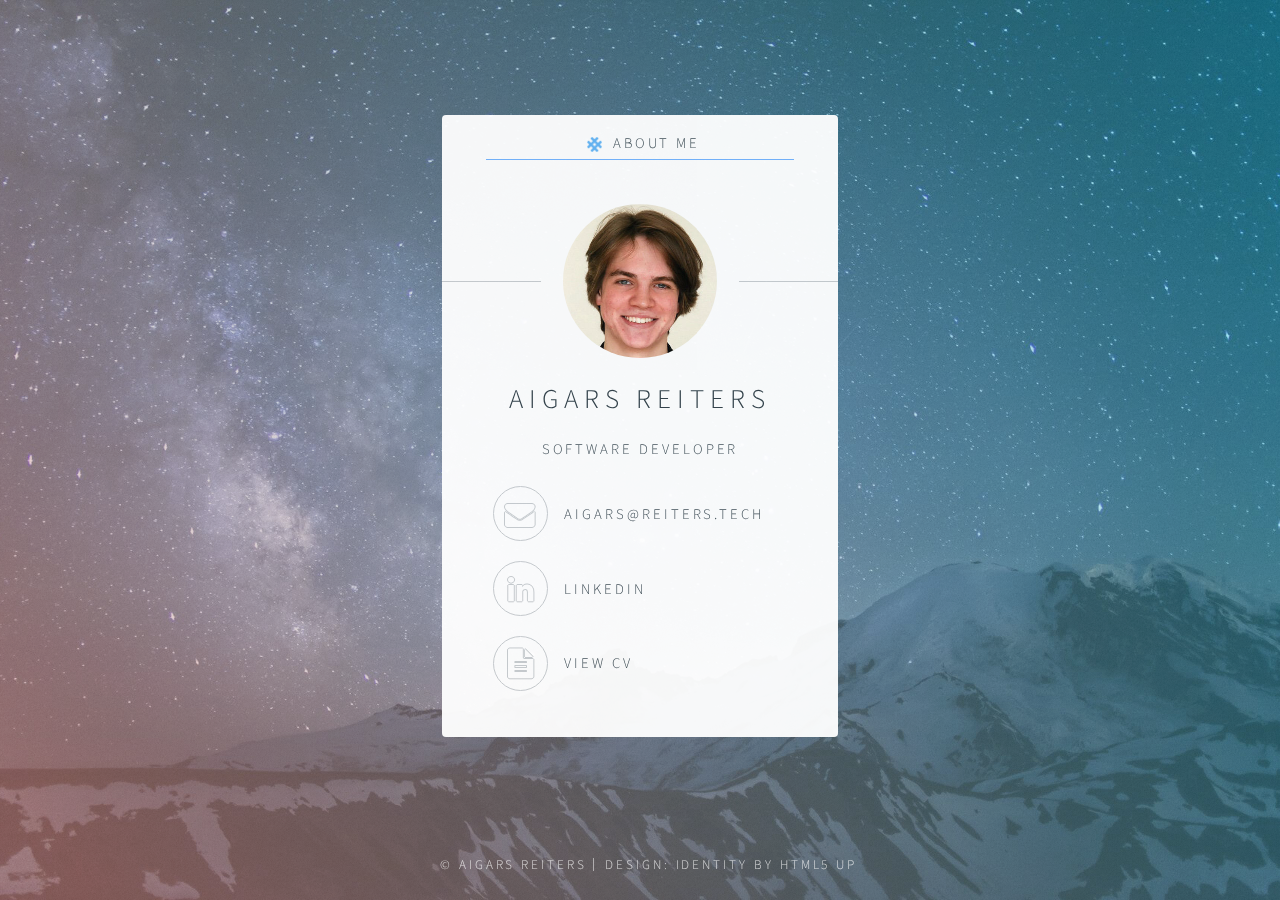
==== index.html @ b7e4a2a1 "Recreate personal website repo" ====
<!DOCTYPE HTML>

<html>
	<head>
		<title>Aigars Reiters | Software Developer</title>
		<meta name="description" content="A software developer, musician and exotic tea nut - all in one fun package. A lot of my free time is spent learning new skills to help the people I care about."/>
		<meta charset="utf-8" />
		<meta name="viewport" content="width=device-width, initial-scale=1" />
		<link rel="icon" type="image/png" href="static/images/icon-sm-blue.png">
		<!--[if lte IE 8]><script src="static/assets/js/html5shiv.js"></script><![endif]-->
		<link rel="stylesheet" href="static/assets/css/main.css" />
		<!--[if lte IE 9]><link rel="stylesheet" href="static/assets/css/ie9.css" /><![endif]-->
		<!--[if lte IE 8]><link rel="stylesheet" href="static/assets/css/ie8.css" /><![endif]-->
		<noscript><link rel="stylesheet" href="static/assets/css/noscript.css" /></noscript>
		<script src="https://ajax.googleapis.com/ajax/libs/jquery/3.2.1/jquery.min.js"></script>
		<script src="static/assets/js/main.js"></script>
		
	</head>
	<body class="is-loading">

		<!-- Wrapper -->
			<div id="wrapper">				
				<!-- Main -->
				<section id="main">
					
					
					<div class="tabbed-menu">
						<ul class="tabs">
							<li class="selected" data-tab="about">
								<img src="static/images/icon-sm-blue.png" alt="icon" style="height: 1em; padding-right:5px; ">
								About Me
							</li>
							<!--<li data-tab="contact">Get in Touch</li>-->
						</ul>
					</div>
					
					<div class="content selected" id="about">
						<header>
							<span class="avatar"><img src="static/images/avatar.jpg" alt="Portrait" /></span>
							<h1>Aigars Reiters</h1>
							<p>Software Developer</p>
						</header>

						<footer>						
							<ul class="icons">
								<li><a href="mailto:aigars@reiters.tech" class="fa-envelope">aigars@reiters.tech</a></li>
								<li><a href="https://www.linkedin.com/in/aigars-reiters/" class="fa-linkedin">LinkedIn</a></li>
								<li><a href="static/AigarsReiters_CV.pdf" class=" fa-file-text">View CV</a></li>
							</ul>
						</footer>
					</div>
					
					<div class="content" id="contact">
						<h2>Get in touch</h2>
						<h3>just fill in the form below</h3>
						<form method="post" action="#">
							<div class="field">
								<input type="text" name="name" id="name" placeholder="Name" />
							</div>
							<div class="field">
								<input type="email" name="email" id="email" placeholder="Email" />
							</div>
							<div class="field">
								<textarea name="message" id="message" placeholder="Message" rows="4"></textarea>
							</div>

							<ul class="actions">
								<li><a href="#" class="button">Send</a></li>
							</ul>
						</form>
					</div>
				</section>

				<!-- Footer -->
				<footer id="footer">
					<ul class="copyright">
						<li>&copy; Aigars Reiters</li><li>Design: Identity by Html5 Up</li>
					</ul>
				</footer>

			</div>

		<!-- Scripts -->
			<!--[if lte IE 8]><script src="static/assets/js/respond.min.js"></script><![endif]-->
			<script>
				if ('addEventListener' in window) {
					window.addEventListener('load', function() { document.body.className = document.body.className.replace(/\bis-loading\b/, ''); });
					document.body.className += (navigator.userAgent.match(/(MSIE|rv:11\.0)/) ? ' is-ie' : '');
				}
			</script>

	</body>
</html>
---- static/assets/css/main.css ----
@charset "UTF-8";
@import url(font-awesome.min.css);
@import url("https://fonts.googleapis.com/css?family=Source+Sans+Pro:300");

/*
	Identity by HTML5 UP
	html5up.net | @ajlkn
	Free for personal and commercial use under the CCA 3.0 license (html5up.net/license)
*/

/* Reset */

	html, body, div, span, applet, object, iframe, h1, h2, h3, h4, h5, h6, p, blockquote, pre, a, abbr, acronym, address, big, cite, code, del, dfn, em, img, ins, kbd, q, s, samp, small, strike, strong, sub, sup, tt, var, b, u, i, center, dl, dt, dd, ol, ul, li, fieldset, form, label, legend, table, caption, tbody, tfoot, thead, tr, th, td, article, aside, canvas, details, embed, figure, figcaption, footer, header, hgroup, menu, nav, output, ruby, section, summary, time, mark, audio, video {
		margin: 0;
		padding: 0;
		border: 0;
		font-size: 100%;
		font: inherit;
		vertical-align: baseline;
	}

	article, aside, details, figcaption, figure, footer, header, hgroup, menu, nav, section {
		display: block;
	}

	body {
		line-height: 1;
	}

	ol, ul {
		list-style: none;
	}

	blockquote, q {
		quotes: none;
	}

	blockquote:before, blockquote:after, q:before, q:after {
		content: '';
		content: none;
	}

	table {
		border-collapse: collapse;
		border-spacing: 0;
	}

	body {
		-webkit-text-size-adjust: none;
	}

/* Box Model */

	*, *:before, *:after {
		-moz-box-sizing: border-box;
		-webkit-box-sizing: border-box;
		box-sizing: border-box;
	}

/* Basic */

	@media screen and (max-width: 480px) {

		html, body {
			min-width: 320px;
		}

	}

	body.is-loading *, body.is-loading *:before, body.is-loading *:after {
		-moz-animation: none !important;
		-webkit-animation: none !important;
		-ms-animation: none !important;
		animation: none !important;
		-moz-transition: none !important;
		-webkit-transition: none !important;
		-ms-transition: none !important;
		transition: none !important;
	}

	html {
		height: 100%;
	}

	body {
		height: 100%;
		background-color: #ffffff;
		background-image: url("images/overlay.png"), -moz-linear-gradient(60deg, rgba(255, 165, 150, 0.5) 5%, rgba(0, 228, 255, 0.35)), url("../../images/bg.jpg");
		background-image: url("images/overlay.png"), -webkit-linear-gradient(60deg, rgba(255, 165, 150, 0.5) 5%, rgba(0, 228, 255, 0.35)), url("../../images/bg.jpg");
		background-image: url("images/overlay.png"), -ms-linear-gradient(60deg, rgba(255, 165, 150, 0.5) 5%, rgba(0, 228, 255, 0.35)), url("../../images/bg.jpg");
		background-image: url("images/overlay.png"), linear-gradient(60deg, rgba(255, 165, 150, 0.5) 5%, rgba(0, 228, 255, 0.35)), url("../../images/bg.jpg");
		background-repeat: repeat,			no-repeat,			no-repeat;
		background-size: 100px 100px, cover,				cover;
		background-position: top left,		center center,		bottom center;
		background-attachment: fixed,			fixed,				fixed;
	}

		body:after {
			content: '';
			display: block;
			position: fixed;
			top: 0;
			left: 0;
			width: 100%;
			height: inherit;
			opacity: 0;
			z-index: 1;
			background-color: #ffffff;
			background-image: url("images/overlay.png"), -moz-linear-gradient(60deg, rgba(255, 165, 150, 0.5) 5%, rgba(0, 228, 255, 0.35));
			background-image: url("images/overlay.png"), -webkit-linear-gradient(60deg, rgba(255, 165, 150, 0.5) 5%, rgba(0, 228, 255, 0.35));
			background-image: url("images/overlay.png"), -ms-linear-gradient(60deg, rgba(255, 165, 150, 0.5) 5%, rgba(0, 228, 255, 0.35));
			background-image: url("images/overlay.png"), linear-gradient(60deg, rgba(255, 165, 150, 0.5) 5%, rgba(0, 228, 255, 0.35));
			background-repeat: repeat,			no-repeat;
			background-size: 100px 100px, cover;
			background-position: top left,		center center;
			-moz-transition: opacity 1.75s ease-out;
			-webkit-transition: opacity 1.75s ease-out;
			-ms-transition: opacity 1.75s ease-out;
			transition: opacity 1.75s ease-out;
		}

		body.is-loading:after {
			opacity: 1;
		}

/* Type */

	body, input, select, textarea {
		color: #414f57;
		font-family: "Source Sans Pro", Helvetica, sans-serif;
		font-size: 14pt;
		font-weight: 300;
		line-height: 2;
		letter-spacing: 0.2em;
		text-transform: uppercase;
	}

		@media screen and (max-width: 1680px) {

			body, input, select, textarea {
				font-size: 11pt;
			}

		}

		@media screen and (max-width: 480px) {

			body, input, select, textarea {
				font-size: 10pt;
				line-height: 1.75;
			}

		}

	a {
		-moz-transition: color 0.2s ease, border-color 0.2s ease;
		-webkit-transition: color 0.2s ease, border-color 0.2s ease;
		-ms-transition: color 0.2s ease, border-color 0.2s ease;
		transition: color 0.2s ease, border-color 0.2s ease;
		color: inherit;
		text-decoration: none;
	}

		a:before {
			-moz-transition: color 0.2s ease, text-shadow 0.2s ease;
			-webkit-transition: color 0.2s ease, text-shadow 0.2s ease;
			-ms-transition: color 0.2s ease, text-shadow 0.2s ease;
			transition: color 0.2s ease, text-shadow 0.2s ease;
		}

		a:hover {
			color: #74b4ff;
		}

	strong, b {
		color: #313f47;
	}

	em, i {
		font-style: italic;
	}

	p {
		margin: 0 0 1.5em 0;
	}

	h1, h2, h3, h4, h5, h6 {
		color: #313f47;
		line-height: 1.5;
		margin: 0 0 0.75em 0;
	}

		h1 a, h2 a, h3 a, h4 a, h5 a, h6 a {
			color: inherit;
			text-decoration: none;
		}

	h1 {
		font-size: 1.85em;
		letter-spacing: 0.22em;
		margin: 0 0 0.525em 0;
	}

	h2 {
		font-size: 1.25em;
	}

	h3 {
		font-size: 1em;
	}

	h4 {
		font-size: 1em;
	}

	h5 {
		font-size: 1em;
	}

	h6 {
		font-size: 1em;
	}

	@media screen and (max-width: 480px) {

		h1 {
			font-size: 1.65em;
		}

	}

	sub {
		font-size: 0.8em;
		position: relative;
		top: 0.5em;
	}

	sup {
		font-size: 0.8em;
		position: relative;
		top: -0.5em;
	}

	hr {
		border: 0;
		border-bottom: solid 1px #c8cccf;
		margin: 3em 0;
	}

	
/* Tabbed menu */
	.tabs {
		margin-bottom: 3em;
		padding-left: 0;
	}
	
	.tabbed-menu li {
		display: inline-block;
		width: 100%;
	}
	
	.tabbed-menu li:not(.selected):hover {
		color: #74b4ff;
		cursor: pointer;
	}
	 
	.tabbed-menu li.selected {
		border-bottom: 1px solid #74b4ff;
	}
	
	.tabbed-menu li.selected * {
		vertical-align: middle;
	}

	.content:not(.selected) {
		display: none;
	}
	
/* Form */

	form {
		margin: 0 0 1.5em 0;
	}

		form > .field {
			margin: 0 0 1.5em 0;
		}

			form > .field > :last-child {
				margin-bottom: 0;
			}

	label {
		color: #313f47;
		display: block;
		font-size: 0.9em;
		margin: 0 0 0.75em 0;
	}

	input[type="text"],
	input[type="password"],
	input[type="email"],
	input[type="tel"],
	select,
	textarea {
		-moz-appearance: none;
		-webkit-appearance: none;
		-ms-appearance: none;
		appearance: none;
		border-radius: 4px;
		border: solid 1px #c8cccf;
		color: inherit;
		display: block;
		outline: 0;
		padding: 0 1em;
		text-decoration: none;
		width: 100%;
	}

		input[type="text"]:invalid,
		input[type="password"]:invalid,
		input[type="email"]:invalid,
		input[type="tel"]:invalid,
		select:invalid,
		textarea:invalid {
			box-shadow: none;
		}

		input[type="text"]:focus,
		input[type="password"]:focus,
		input[type="email"]:focus,
		input[type="tel"]:focus,
		select:focus,
		textarea:focus {
			border-color: #74b4ff;
		}

	.select-wrapper {
		text-decoration: none;
		display: block;
		position: relative;
	}

		.select-wrapper:before {
			content: "";
			-moz-osx-font-smoothing: grayscale;
			-webkit-font-smoothing: antialiased;
			font-family: FontAwesome;
			font-style: normal;
			font-weight: normal;
			text-transform: none !important;
		}

		.select-wrapper:before {
			color: #c8cccf;
			display: block;
			height: 2.75em;
			line-height: 2.75em;
			pointer-events: none;
			position: absolute;
			right: 0;
			text-align: center;
			top: 0;
			width: 2.75em;
		}

		.select-wrapper select::-ms-expand {
			display: none;
		}

	input[type="text"],
	input[type="password"],
	input[type="email"],
	select {
		height: 2.75em;
	}

	textarea {
		padding: 0.75em 1em;
	}

	input[type="checkbox"],
	input[type="radio"] {
		-moz-appearance: none;
		-webkit-appearance: none;
		-ms-appearance: none;
		appearance: none;
		display: block;
		float: left;
		margin-right: -2em;
		opacity: 0;
		width: 1em;
		z-index: -1;
	}

		input[type="checkbox"] + label,
		input[type="radio"] + label {
			text-decoration: none;
			color: #414f57;
			cursor: pointer;
			display: inline-block;
			font-size: 1em;
			font-weight: 300;
			padding-left: 2.4em;
			padding-right: 0.75em;
			position: relative;
		}

			input[type="checkbox"] + label:before,
			input[type="radio"] + label:before {
				-moz-osx-font-smoothing: grayscale;
				-webkit-font-smoothing: antialiased;
				font-family: FontAwesome;
				font-style: normal;
				font-weight: normal;
				text-transform: none !important;
			}

			input[type="checkbox"] + label:before,
			input[type="radio"] + label:before {
				border-radius: 4px;
				border: solid 1px #c8cccf;
				content: '';
				display: inline-block;
				height: 1.65em;
				left: 0;
				line-height: 1.58125em;
				position: absolute;
				text-align: center;
				top: 0.15em;
				width: 1.65em;
			}

		input[type="checkbox"]:checked + label:before,
		input[type="radio"]:checked + label:before {
			color: #74b4ff;
			content: '\f00c';
		}

		input[type="checkbox"]:focus + label:before,
		input[type="radio"]:focus + label:before {
			border-color: #74b4ff;
		}

	input[type="checkbox"] + label:before {
		border-radius: 4px;
	}

	input[type="radio"] + label:before {
		border-radius: 100%;
	}

	::-webkit-input-placeholder {
		color: #616f77 !important;
		opacity: 1.0;
	}

	:-moz-placeholder {
		color: #616f77 !important;
		opacity: 1.0;
	}

	::-moz-placeholder {
		color: #616f77 !important;
		opacity: 1.0;
	}

	:-ms-input-placeholder {
		color: #616f77 !important;
		opacity: 1.0;
	}

	.formerize-placeholder {
		color: #616f77 !important;
		opacity: 1.0;
	}

/* Icon */

	.icon {
		text-decoration: none;
		position: relative;
		border-bottom: none;
	}

		.icon:before {
			-moz-osx-font-smoothing: grayscale;
			-webkit-font-smoothing: antialiased;
			font-family: FontAwesome;
			font-style: normal;
			font-weight: normal;
			text-transform: none !important;
		}

		.icon > .label {
			display: none;
		}

/* List */

	ol {
		list-style: decimal;
		margin: 0 0 1.5em 0;
		padding-left: 1.25em;
	}

		ol li {
			padding-left: 0.25em;
		}

	ul {
		list-style: disc;
		margin: 0 0 1.5em 0;
		padding-left: 1em;
	}

		ul li {
			padding-left: 0.5em;
		}

		ul.alt {
			list-style: none;
			padding-left: 0;
		}

			ul.alt li {
				border-top: solid 1px #c8cccf;
				padding: 0.5em 0;
			}

				ul.alt li:first-child {
					border-top: 0;
					padding-top: 0;
				}

		ul.icons {
			cursor: default;
			list-style: none;
			padding-left: 0;
			margin-top: -0.675em;
		}

			ul.icons li {
				display: block;
				padding: 0.675em 0.5em;
			}

				ul.icons li a {
					padding-left: 15px;
					text-decoration: none;
					position: relative;
					display: block;
					width: 3.75em;
					height: 3.75em;
					border-radius: 100%;
					border: solid 1px #c8cccf;
					line-height: 3.75em;
					text-align: center;
					text-indent: 3.75em;
					white-space: nowrap;
				}

					ul.icons li a:before {
						-moz-osx-font-smoothing: grayscale;
						-webkit-font-smoothing: antialiased;
						font-family: FontAwesome;
						font-style: normal;
						font-weight: normal;
						text-transform: none !important;
					}

					ul.icons li a:before {
						color: #ffffff;
						text-shadow: 1.00px 0px 0px #c8cccf, -1.00px 0px 0px #c8cccf, 0px 1.00px 0px #c8cccf, 0px -1.00px 0px #c8cccf;
					}

					ul.icons li a:hover:before {
						text-shadow: 1.00px 0px 0px #74b4ff, -1.00px 0px 0px #74b4ff, 0px 1.00px 0px #74b4ff, 0px -1.00px 0px #74b4ff;
					}

					ul.icons li a:before {
						position: absolute;
						top: 0;
						left: 0;
						width: inherit;
						height: inherit;
						font-size: 1.85rem;
						line-height: inherit;
						text-align: center;
						text-indent: 0;
					}

					ul.icons li a:hover {
						border-color: #74b4ff;
					}

			@media screen and (max-width: 480px) {

				ul.icons li a:before {
					font-size: 1.5rem;
				}

			}

		ul.actions {
			cursor: default;
			list-style: none;
			padding-left: 0;
		}

			ul.actions li {
				display: inline-block;
				padding: 0 0.75em 0 0;
				vertical-align: middle;
			}

				ul.actions li:last-child {
					padding-right: 0;
				}

	dl {
		margin: 0 0 1.5em 0;
	}

		dl dt {
			display: block;
			margin: 0 0 0.75em 0;
		}

		dl dd {
			margin-left: 1.5em;
		}

/* Button */

	input[type="submit"],
	input[type="reset"],
	input[type="button"],
	button,
	.button {
		-moz-appearance: none;
		-webkit-appearance: none;
		-ms-appearance: none;
		appearance: none;
		-moz-transition: background-color 0.2s ease-in-out, border-color 0.2s ease-in-out, color 0.2s ease-in-out;
		-webkit-transition: background-color 0.2s ease-in-out, border-color 0.2s ease-in-out, color 0.2s ease-in-out;
		-ms-transition: background-color 0.2s ease-in-out, border-color 0.2s ease-in-out, color 0.2s ease-in-out;
		transition: background-color 0.2s ease-in-out, border-color 0.2s ease-in-out, color 0.2s ease-in-out;
		display: inline-block;
		height: 2.75em;
		line-height: 2.75em;
		padding: 0 1.5em;
		background-color: transparent;
		border-radius: 4px;
		border: solid 1px #c8cccf;
		color: #414f57 !important;
		cursor: pointer;
		text-align: center;
		text-decoration: none;
		white-space: nowrap;
	}

		input[type="submit"]:hover,
		input[type="reset"]:hover,
		input[type="button"]:hover,
		button:hover,
		.button:hover {
			border-color: #74b4ff;
			color: #74b4ff !important;
		}

		input[type="submit"].icon,
		input[type="reset"].icon,
		input[type="button"].icon,
		button.icon,
		.button.icon {
			padding-left: 1.35em;
		}

			input[type="submit"].icon:before,
			input[type="reset"].icon:before,
			input[type="button"].icon:before,
			button.icon:before,
			.button.icon:before {
				margin-right: 0.5em;
			}

		input[type="submit"].fit,
		input[type="reset"].fit,
		input[type="button"].fit,
		button.fit,
		.button.fit {
			display: block;
			width: 100%;
			margin: 0 0 0.75em 0;
		}

		input[type="submit"].small,
		input[type="reset"].small,
		input[type="button"].small,
		button.small,
		.button.small {
			font-size: 0.8em;
		}

		input[type="submit"].big,
		input[type="reset"].big,
		input[type="button"].big,
		button.big,
		.button.big {
			font-size: 1.35em;
		}

		input[type="submit"].disabled, input[type="submit"]:disabled,
		input[type="reset"].disabled,
		input[type="reset"]:disabled,
		input[type="button"].disabled,
		input[type="button"]:disabled,
		button.disabled,
		button:disabled,
		.button.disabled,
		.button:disabled {
			-moz-pointer-events: none;
			-webkit-pointer-events: none;
			-ms-pointer-events: none;
			pointer-events: none;
			opacity: 0.5;
		}

/* Main */

	#main {
		position: relative;
		max-width: 100%;
		min-width: 27em;
		padding: 1em 3em;
		background: #ffffff;
		border-radius: 4px;
		cursor: default;
		opacity: 0.95;
		text-align: center;
		-moz-transform-origin: 50% 50%;
		-webkit-transform-origin: 50% 50%;
		-ms-transform-origin: 50% 50%;
		transform-origin: 50% 50%;
		-moz-transform: rotateX(0deg);
		-webkit-transform: rotateX(0deg);
		-ms-transform: rotateX(0deg);
		transform: rotateX(0deg);
		-moz-transition: opacity 1s ease, -moz-transform 1s ease;
		-webkit-transition: opacity 1s ease, -webkit-transform 1s ease;
		-ms-transition: opacity 1s ease, -ms-transform 1s ease;
		transition: opacity 1s ease, transform 1s ease;
	}

		#main .avatar {
			position: relative;
			display: block;
			margin-bottom: 1.5em;
		}

			#main .avatar img {
				display: block;
				margin: 0 auto;
				border-radius: 100%;
				box-shadow: 0 0 0 1.5em #ffffff;
				max-width: 50%;
			}

			#main .avatar:before {
				content: '';
				display: block;
				position: absolute;
				top: 50%;
				left: -3em;
				width: calc(100% + 6em);
				height: 1px;
				z-index: -1;
				background: #c8cccf;
			}

		@media screen and (max-width: 480px) {

			#main {
				min-width: 0;
				width: 100%;
				padding: 4em 2em 2.5em 2em ;
			}

				#main .avatar:before {
					left: -2em;
					width: calc(100% + 4em);
				}

		}

		body.is-loading #main {
			opacity: 0;
			-moz-transform: rotateX(15deg);
			-webkit-transform: rotateX(15deg);
			-ms-transform: rotateX(15deg);
			transform: rotateX(15deg);
		}

/* Footer */

	#footer {
		-moz-align-self: -moz-flex-end;
		-webkit-align-self: -webkit-flex-end;
		-ms-align-self: -ms-flex-end;
		align-self: flex-end;
		width: 100%;
		padding: 1.5em 0 0 0;
		color: rgba(255, 255, 255, 0.75);
		cursor: default;
		text-align: center;
	}

		#footer .copyright {
			margin: 0;
			padding: 0;
			font-size: 0.9em;
			list-style: none;
		}

			#footer .copyright li {
				display: inline-block;
				margin: 0 0 0 0.45em;
				padding: 0 0 0 0.85em;
				border-left: solid 1px rgba(255, 255, 255, 0.5);
				line-height: 1;
			}

				#footer .copyright li:first-child {
					border-left: 0;
				}

/* Wrapper */

	#wrapper {
		display: -moz-flex;
		display: -webkit-flex;
		display: -ms-flex;
		display: flex;
		-moz-align-items: center;
		-webkit-align-items: center;
		-ms-align-items: center;
		align-items: center;
		-moz-justify-content: space-between;
		-webkit-justify-content: space-between;
		-ms-justify-content: space-between;
		justify-content: space-between;
		-moz-flex-direction: column;
		-webkit-flex-direction: column;
		-ms-flex-direction: column;
		flex-direction: column;
		-moz-perspective: 1000px;
		-webkit-perspective: 1000px;
		-ms-perspective: 1000px;
		perspective: 1000px;
		position: relative;
		min-height: 100%;
		padding: 1.5em;
		z-index: 2;
	}

		#wrapper > * {
			z-index: 1;
		}

		#wrapper:before {
			content: '';
			display: block;
		}

		@media screen and (max-width: 360px) {

			#wrapper {
				padding: 0.75em;
			}

		}

		body.is-ie #wrapper {
			height: 100%;
		}
---- static/assets/css/ie9.css ----
/*
	Identity by HTML5 UP
	html5up.net | @ajlkn
	Free for personal and commercial use under the CCA 3.0 license (html5up.net/license)
*/

/* Basic */

	body {
		background-image: url("../../images/bg.jpg");
		background-repeat: no-repeat;
		background-size: cover;
		background-position: bottom center;
		background-attachment: fixed;
	}

		body:after {
			display: none;
		}

/* List */

	ul.icons li a:before {
		color: #c8cccf;
	}

	ul.icons li a:hover:before {
		color: #ff7496;
	}

/* Wrapper */

	#wrapper {
		text-align: center;
	}

/* Main */

	#main {
		display: inline-block;
	}
---- static/assets/css/ie8.css ----
/*
	Identity by HTML5 UP
	html5up.net | @ajlkn
	Free for personal and commercial use under the CCA 3.0 license (html5up.net/license)
*/

/* List */

	ul.icons li a {
		-ms-behavior: url("assets/js/PIE.htc");
	}

		ul.icons li a:before {
			text-align: center;
			font-size: 26px;
		}

/* Main */

	#main {
		-ms-behavior: url("assets/js/PIE.htc");
	}

		#main .avatar img {
			-ms-behavior: url("assets/js/PIE.htc");
		}

/* Footer */

	#footer {
		color: #fff;
	}

		#footer .copyright li {
			border-left: solid 1px #fff;
		}
---- static/assets/css/noscript.css ----
/*
	Identity by HTML5 UP
	html5up.net | @ajlkn
	Free for personal and commercial use under the CCA 3.0 license (html5up.net/license)
*/

/* Basic */

	body:after {
		display: none;
	}

/* Main */

	#main {
		-moz-transform: none !important;
		-webkit-transform: none !important;
		-ms-transform: none !important;
		transform: none !important;
		opacity: 1 !important;
	}
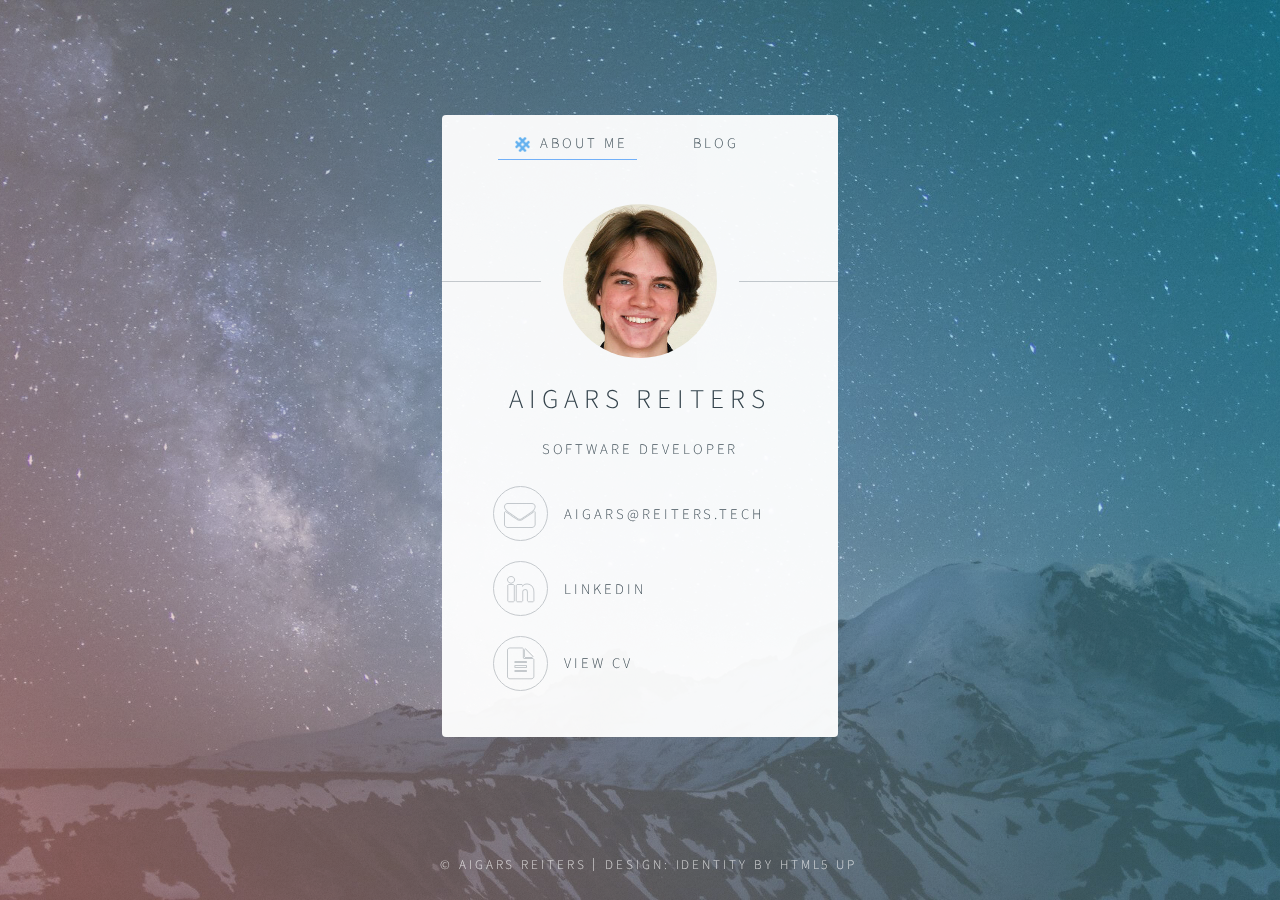
==== commit 8ea75d4b: "Add blog link" ====
--- a/index.html
+++ b/index.html
@@ -30,6 +30,7 @@
 								<img src="static/images/icon-sm-blue.png" alt="icon" style="height: 1em; padding-right:5px; ">
 								About Me
 							</li>
+							<li data-tab="blog"><a href="./blog/">Blog</a></li>
 							<!--<li data-tab="contact">Get in Touch</li>-->
 						</ul>
 					</div>
--- a/static/assets/css/main.css
+++ b/static/assets/css/main.css
@@ -256,7 +256,7 @@
 	
 	.tabbed-menu li {
 		display: inline-block;
-		width: 100%;
+		width: 45%;
 	}
 	
 	.tabbed-menu li:not(.selected):hover {
